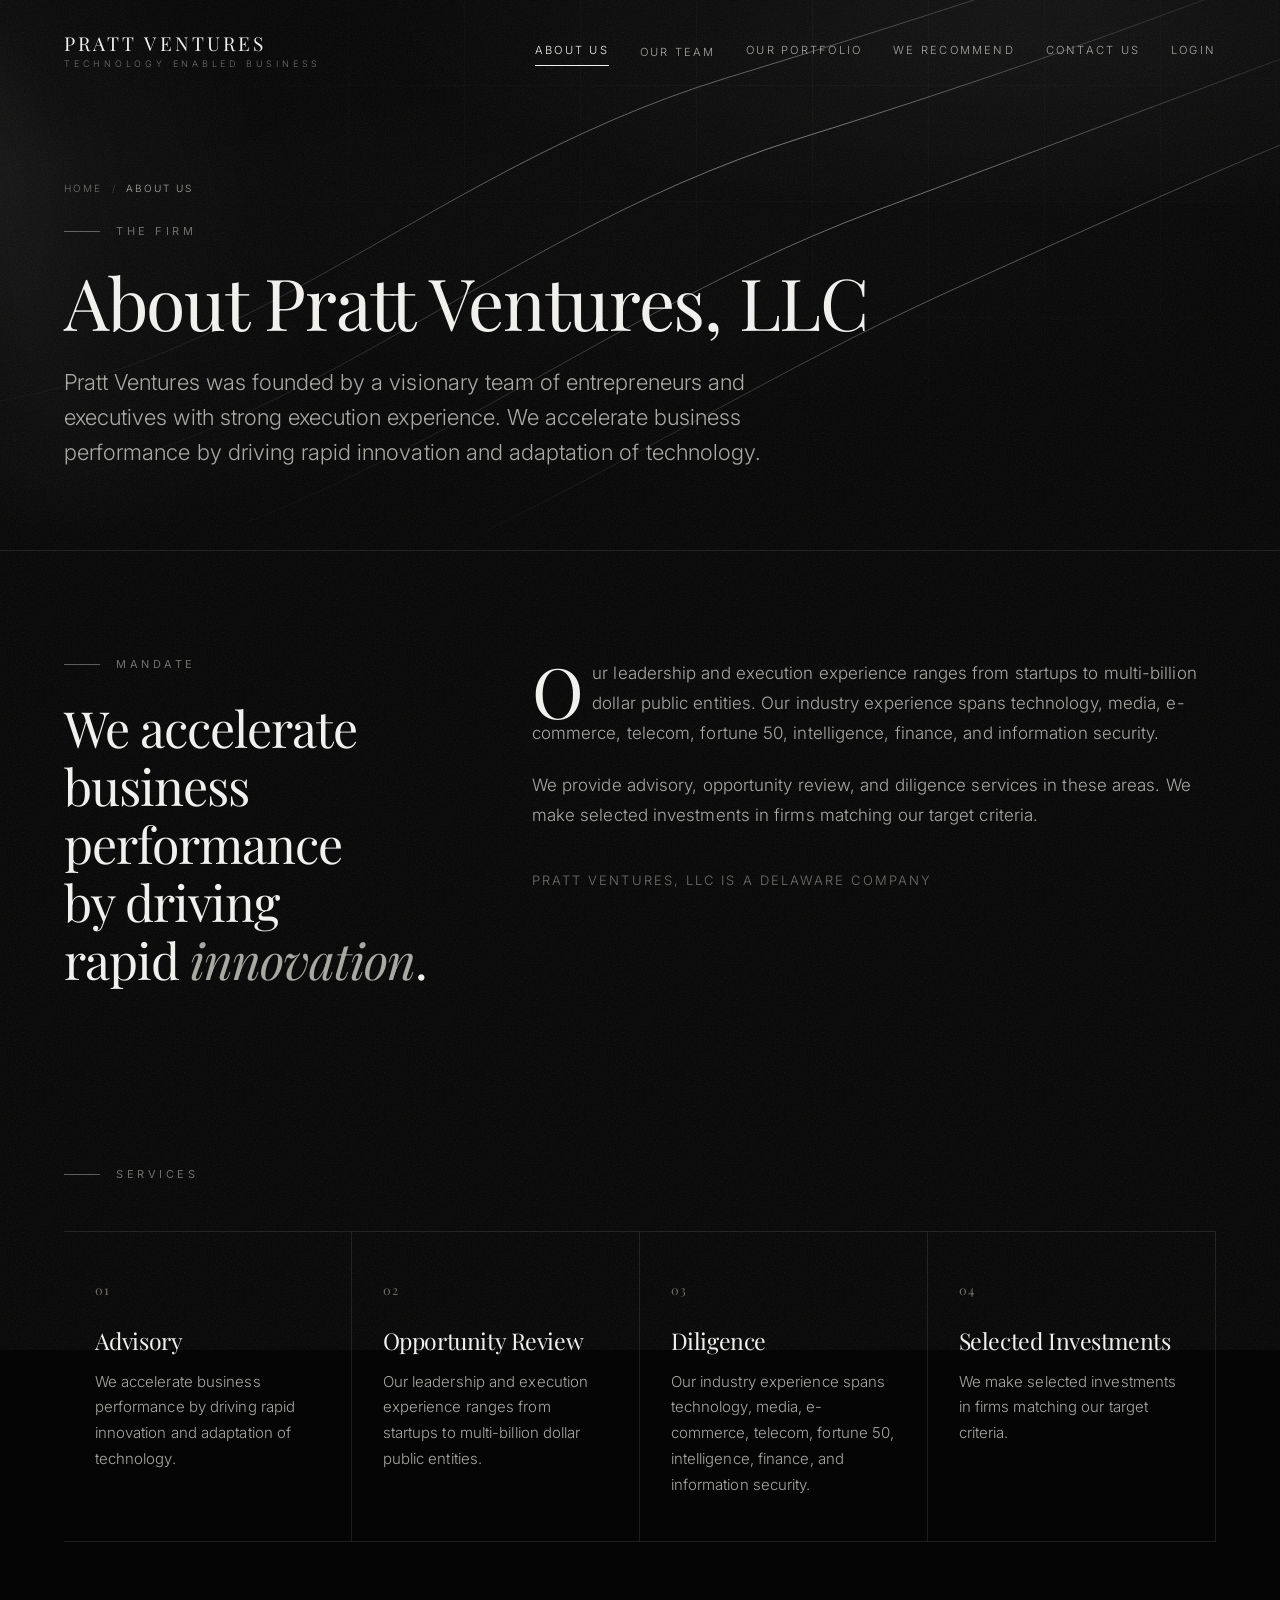
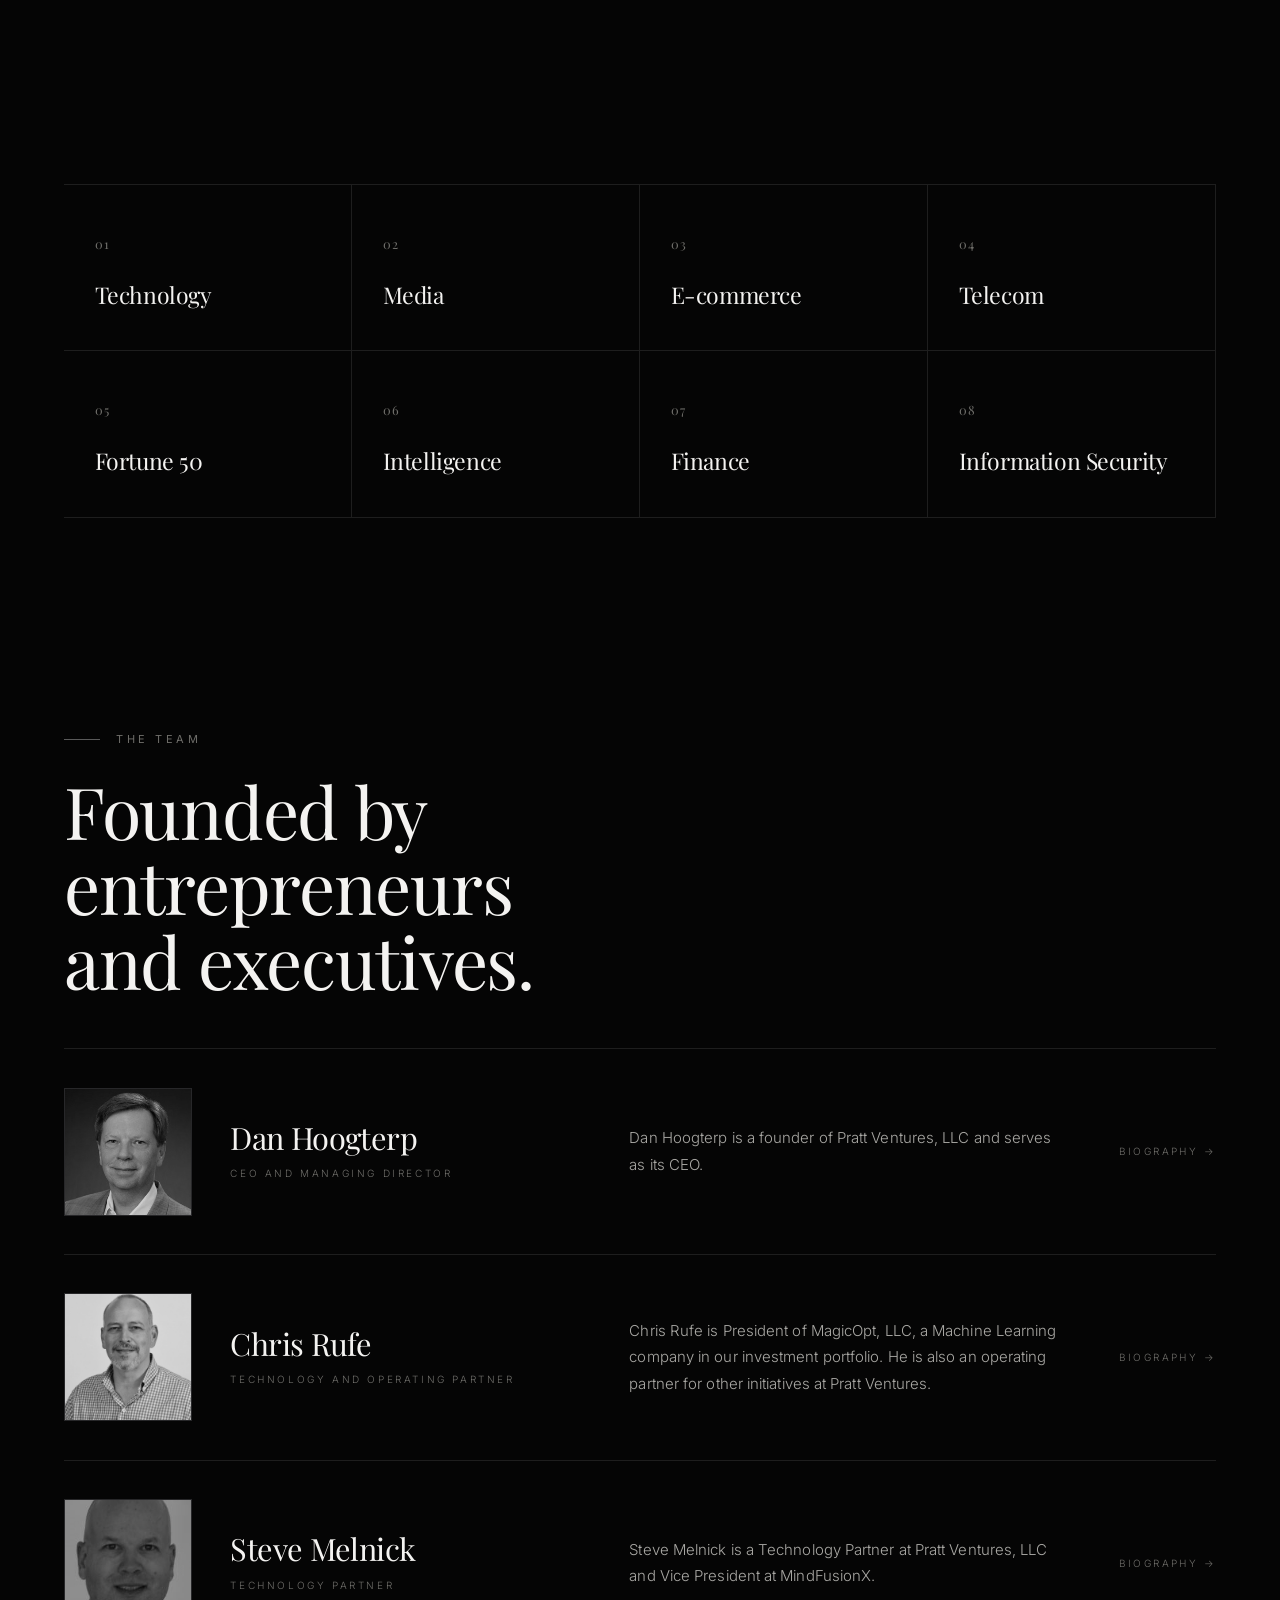
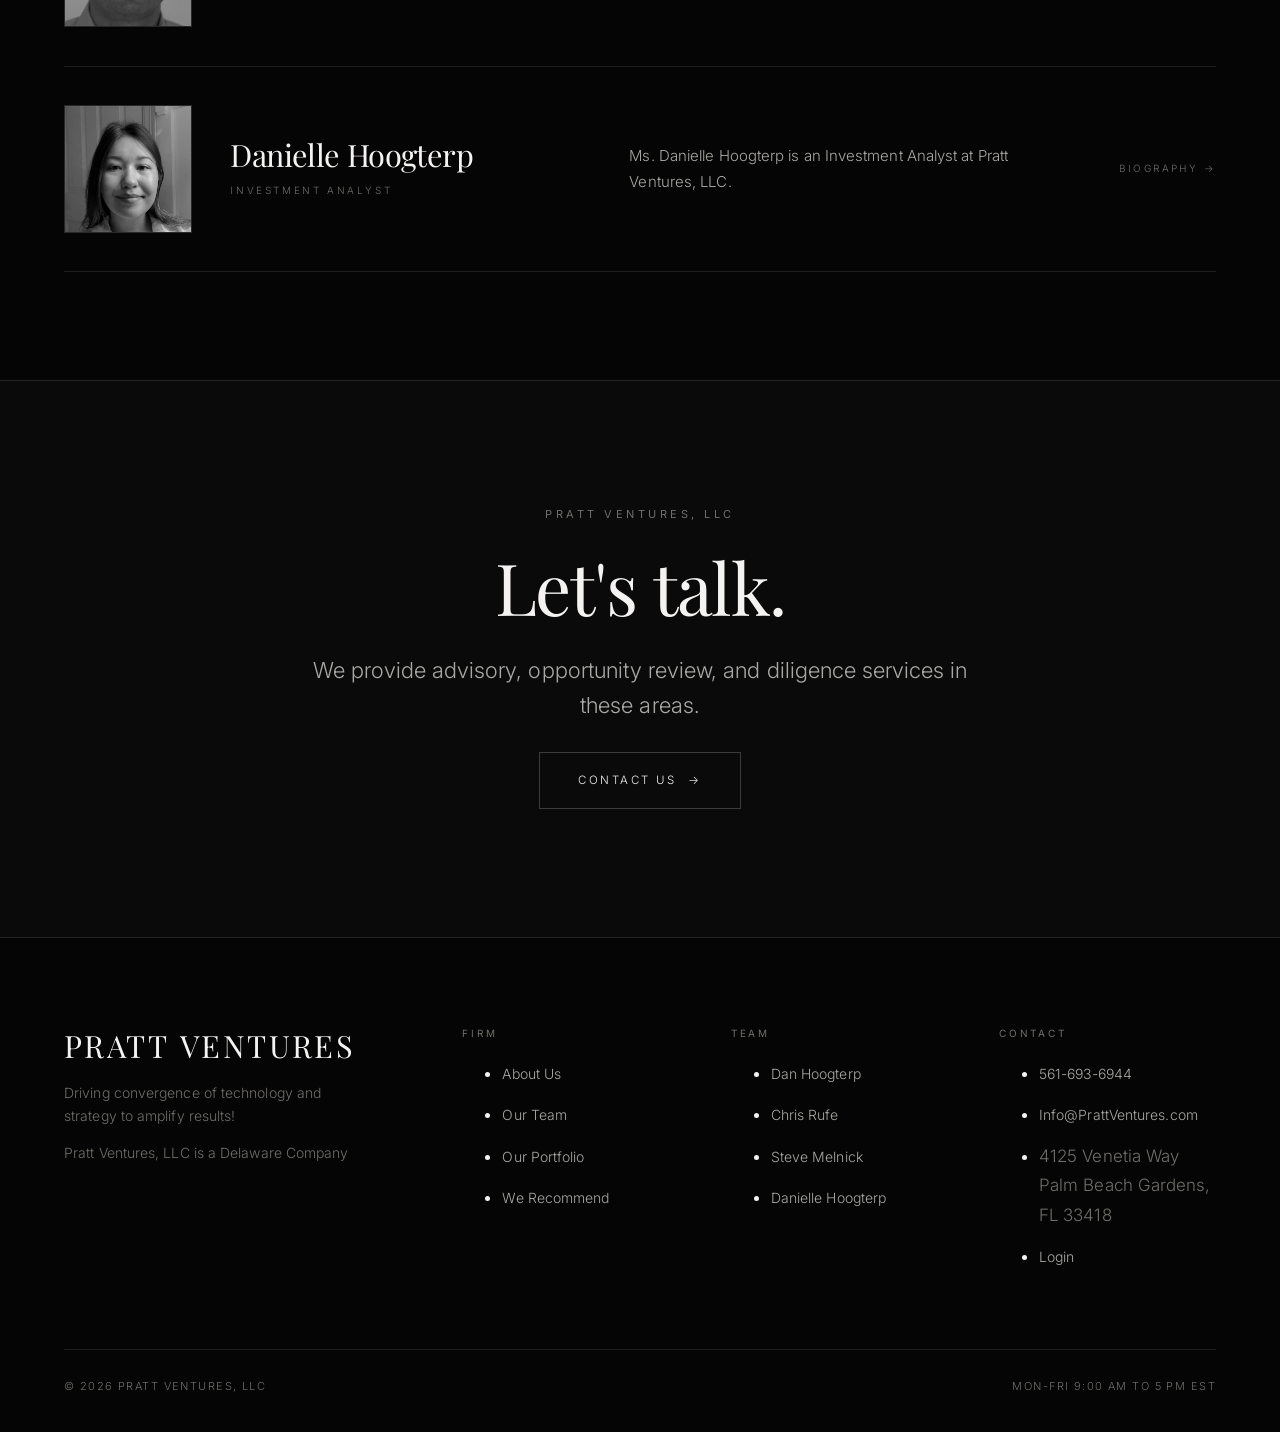
==== about-us/index.html @ 471e7959 "initial site initial site" ====
<!doctype html>
<html lang="en-US">
<head>
<meta charset="utf-8">
<meta name="viewport" content="width=device-width, initial-scale=1">
<title>About Pratt Ventures, LLC | Technology &amp; Investment Firm</title>
<meta name="description" content="Founded by entrepreneurs and executives with strong execution experience, Pratt Ventures accelerates business performance through rapid technology innovation.">
<link rel="canonical" href="https://prattventures.com/about-us/">
<meta name="robots" content="index, follow, max-image-preview:large, max-snippet:-1, max-video-preview:-1">
<meta name="author" content="Pratt Ventures, LLC">
<meta name="theme-color" content="#050505">
<meta name="color-scheme" content="dark">
<meta property="og:type" content="website">
<meta property="og:site_name" content="Pratt Ventures, LLC">
<meta property="og:locale" content="en_US">
<meta property="og:title" content="About Pratt Ventures, LLC | Technology &amp; Investment Firm">
<meta property="og:description" content="Founded by entrepreneurs and executives with strong execution experience, Pratt Ventures accelerates business performance through rapid technology innovation.">
<meta property="og:url" content="https://prattventures.com/about-us/">
<meta property="og:image" content="https://prattventures.com/assets/img/og.png">
<meta property="og:image:alt" content="Pratt Ventures, LLC">
<meta name="twitter:card" content="summary_large_image">
<meta name="twitter:title" content="About Pratt Ventures, LLC | Technology &amp; Investment Firm">
<meta name="twitter:description" content="Founded by entrepreneurs and executives with strong execution experience, Pratt Ventures accelerates business performance through rapid technology innovation.">
<meta name="twitter:image" content="https://prattventures.com/assets/img/og.png">
<meta name="twitter:site" content="@dan_hoog">
<link rel="icon" href="/assets/img/favicon.svg" type="image/svg+xml">
<link rel="icon" href="/assets/img/apple-touch-icon.png" sizes="180x180">
<link rel="apple-touch-icon" href="/assets/img/apple-touch-icon.png">
<link rel="manifest" href="/site.webmanifest">
<link rel="preconnect" href="https://fonts.googleapis.com">
<link rel="preconnect" href="https://fonts.gstatic.com" crossorigin>
<link rel="preload" as="style" href="https://fonts.googleapis.com/css2?family=Inter:wght@200;300;400;500&family=Playfair+Display:ital,wght@0,400;0,500;1,400&display=swap">
<link rel="stylesheet" href="https://fonts.googleapis.com/css2?family=Inter:wght@200;300;400;500&family=Playfair+Display:ital,wght@0,400;0,500;1,400&display=swap">
<link rel="stylesheet" href="/assets/css/site.css">
<link rel="sitemap" type="application/xml" href="/sitemap.xml">
<script type="application/ld+json">{"@context":"https://schema.org","@graph":[{"@type":"FinancialService","@id":"https://prattventures.com/#organization","name":"Pratt Ventures, LLC","alternateName":"Pratt Ventures","url":"https://prattventures.com/","logo":{"@type":"ImageObject","url":"https://prattventures.com/assets/img/logo-512.png","width":512,"height":512},"image":"https://prattventures.com/assets/img/og.png","slogan":"Driving convergence of technology and strategy to amplify results!","description":"Pratt Ventures, LLC accelerates business performance by driving rapid innovation and adaptation of technology, providing advisory, opportunity review and diligence services alongside selected investments.","telephone":"+1-561-693-6944","email":"info@prattventures.com","foundingDate":"2016-01","address":{"@type":"PostalAddress","streetAddress":"4125 Venetia Way","addressLocality":"Palm Beach Gardens","addressRegion":"FL","postalCode":"33418","addressCountry":"US"},"areaServed":"US","openingHoursSpecification":[{"@type":"OpeningHoursSpecification","dayOfWeek":["Monday","Tuesday","Wednesday","Thursday","Friday"],"opens":"09:00","closes":"17:00"}],"knowsAbout":["Venture capital","Private equity","Commercial real estate","Artificial intelligence","SaaS","Machine learning","Technology diligence","Information security"]},{"@type":"WebSite","@id":"https://prattventures.com/#website","url":"https://prattventures.com/","name":"Pratt Ventures, LLC","publisher":{"@id":"https://prattventures.com/#organization"},"inLanguage":"en-US"},{"@type":"AboutPage","@id":"https://prattventures.com/about-us/#webpage","url":"https://prattventures.com/about-us/","name":"About Pratt Ventures, LLC | Technology & Investment Firm","description":"Founded by entrepreneurs and executives with strong execution experience, Pratt Ventures accelerates business performance through rapid technology innovation.","isPartOf":{"@id":"https://prattventures.com/#website"},"about":{"@id":"https://prattventures.com/#organization"},"inLanguage":"en-US","primaryImageOfPage":"https://prattventures.com/assets/img/og.png"},{"@type":"BreadcrumbList","itemListElement":[{"@type":"ListItem","position":1,"name":"Home","item":"https://prattventures.com/"},{"@type":"ListItem","position":2,"name":"About Us","item":"https://prattventures.com/about-us/"}]}]}</script>
</head>
<body>
<a class="skip" href="#main">Skip to content</a>
<header class="hdr">
  <div class="hdr__in">
    <a class="brand" href="/" aria-label="Pratt Ventures, LLC — home">
      <span class="brand__name">Pratt Ventures</span>
      <span class="brand__sub">Technology Enabled Business</span>
    </a>
    <nav class="nav" aria-label="Primary"><a class="nav__l" href="/about-us/" aria-current="page">About Us</a><div class="nav__has"><a class="nav__l" href="/our-team/">Our Team</a><div class="nav__panel"><a href="/daniel-hoogterp/">Dan Hoogterp</a><a href="/operating-partner-chris-rufe/">Chris Rufe</a><a href="/technology-partner-stephen-melnick/">Steve Melnick</a><a href="/investment-analyst-danielle-hoogterp/">Danielle Hoogterp</a></div></div><a class="nav__l" href="/our-portfolio/">Our Portfolio</a><a class="nav__l" href="/we-recommend/">We Recommend</a><a class="nav__l" href="/contact-us/">Contact Us</a><a class="nav__l" href="/login/">Login</a></nav>
    <button class="burger" type="button" aria-expanded="false" aria-controls="drawer" aria-label="Open menu"><span></span></button>
  </div>
</header>
<div class="drawer" id="drawer" aria-hidden="true">
  <nav aria-label="Mobile"><a href="/about-us/">About Us</a><a href="/our-team/">Our Team</a><a class="sub" href="/daniel-hoogterp/">Dan Hoogterp</a><a class="sub" href="/operating-partner-chris-rufe/">Chris Rufe</a><a class="sub" href="/technology-partner-stephen-melnick/">Steve Melnick</a><a class="sub" href="/investment-analyst-danielle-hoogterp/">Danielle Hoogterp</a><a href="/our-portfolio/">Our Portfolio</a><a href="/we-recommend/">We Recommend</a><a href="/contact-us/">Contact Us</a><a href="/login/">Login</a></nav>
</div>
<main id="main">
<section class="phead">
  <div class="lume" aria-hidden="true">
    <div class="lume__sheen"></div>
    <svg class="lume__lines" viewBox="0 0 1440 900" preserveAspectRatio="xMidYMid slice" focusable="false">
      <defs>
        <linearGradient id="pvSweep" x1="0" y1="1" x2="1" y2="0">
          <stop offset="0%" stop-color="#fff" stop-opacity="0"/>
          <stop offset="38%" stop-color="#fff" stop-opacity=".42"/>
          <stop offset="62%" stop-color="#fff" stop-opacity=".62"/>
          <stop offset="100%" stop-color="#fff" stop-opacity="0"/>
        </linearGradient>
      </defs>
      <path d="M-120 705 C 300 690, 520 415, 900 296 S 1400 118, 1620 44"/>
      <path d="M-120 812 C 344 796, 604 520, 984 378 S 1466 196, 1660 128"/>
      <path d="M-120 604 C 258 592, 458 338, 818 228 S 1338 58, 1560 -18"/>
      <path d="M-120 916 C 380 900, 690 640, 1064 470 S 1520 268, 1700 208"/>
    </svg>
    <div class="lume__fade"></div>
  </div>
  <div class="wrap phead__in">
    <nav aria-label="Breadcrumb"><ol class="crumbs"><li><a href="/">Home</a></li><li><span aria-current="page">About Us</span></li></ol></nav>
    <p class="eyebrow mt-m">The Firm</p>
    <h1 class="d2 phead__ttl">About Pratt Ventures, LLC</h1>
    <p class="lede phead__lede">Pratt Ventures was founded by a visionary team of entrepreneurs and executives with strong execution experience. We accelerate business performance by driving rapid innovation and adaptation of technology.</p>
  </div>
</section>

<section class="section">
  <div class="wrap split">
    <div class="sticky">
      <p class="eyebrow rv">Mandate</p>
      <h2 class="statement rv rv-d1 mt-m">We accelerate business performance by driving rapid <em>innovation</em>.</h2>
    </div>
    <div class="body rv">
      <p class="dropcap">Our leadership and execution experience ranges from startups to multi-billion dollar public entities. Our industry experience spans technology, media, e-commerce, telecom, fortune 50, intelligence, finance, and information security.</p>
      <p>We provide advisory, opportunity review, and diligence services in these areas. We make selected investments in firms matching our target criteria.</p>
      <p class="muted" style="margin-top:2.4rem;font-size:.8125rem;letter-spacing:.16em;text-transform:uppercase">Pratt Ventures, LLC is a Delaware Company</p>
    </div>
  </div>
</section>

<section class="section section--tight">
  <div class="wrap">
    <p class="eyebrow rv">Services</p>
    <ul class="pillars mt-l"><li class="pillar rv rv-d0"><span class="pillar__n">01</span><h3>Advisory</h3><p>We accelerate business performance by driving rapid innovation and adaptation of technology.</p></li><li class="pillar rv rv-d1"><span class="pillar__n">02</span><h3>Opportunity Review</h3><p>Our leadership and execution experience ranges from startups to multi-billion dollar public entities.</p></li><li class="pillar rv rv-d2"><span class="pillar__n">03</span><h3>Diligence</h3><p>Our industry experience spans technology, media, e-commerce, telecom, fortune 50, intelligence, finance, and information security.</p></li><li class="pillar rv rv-d3"><span class="pillar__n">04</span><h3>Selected Investments</h3><p>We make selected investments in firms matching our target criteria.</p></li></ul>
  </div>
</section>

<section class="section">
  <div class="wrap">
    <p class="eyebrow rv">Industry Experience</p>
    <ul class="pillars mt-l"><li class="pillar rv"><span class="pillar__n">01</span><h3>Technology</h3></li><li class="pillar rv"><span class="pillar__n">02</span><h3>Media</h3></li><li class="pillar rv"><span class="pillar__n">03</span><h3>E-commerce</h3></li><li class="pillar rv"><span class="pillar__n">04</span><h3>Telecom</h3></li><li class="pillar rv"><span class="pillar__n">05</span><h3>Fortune 50</h3></li><li class="pillar rv"><span class="pillar__n">06</span><h3>Intelligence</h3></li><li class="pillar rv"><span class="pillar__n">07</span><h3>Finance</h3></li><li class="pillar rv"><span class="pillar__n">08</span><h3>Information Security</h3></li></ul>
  </div>
</section>

<section class="section">
  <div class="wrap">
    <p class="eyebrow rv">The Team</p>
    <h2 class="d2 rv rv-d1 mt-m" style="max-width:18ch">Founded by entrepreneurs and executives.</h2>
    <div class="mt-l"><div class="roster"><a class="roster__row rv rv-d0" href="/daniel-hoogterp/">
      <span class="roster__fig">
        <img src="/assets/img/dan-hoogterp.jpg" alt="Dan Hoogterp, CEO and Managing Director of Pratt Ventures, LLC" width="360" height="360" loading="lazy" decoding="async">
      </span>
      <span class="roster__id">
        <span class="roster__name">Dan Hoogterp</span>
        <span class="roster__role">CEO and Managing Director</span>
      </span>
      <span class="roster__note">Dan Hoogterp is a founder of Pratt Ventures, LLC and serves as its CEO.</span>
      <span class="roster__go">Biography <span class="arw" aria-hidden="true">&rarr;</span></span>
    </a><a class="roster__row rv rv-d1" href="/operating-partner-chris-rufe/">
      <span class="roster__fig">
        <img src="/assets/img/chris-rufe.jpg" alt="Chris Rufe, Operating and Technology Partner at Pratt Ventures, LLC" width="360" height="360" loading="lazy" decoding="async">
      </span>
      <span class="roster__id">
        <span class="roster__name">Chris Rufe</span>
        <span class="roster__role">Technology and Operating Partner</span>
      </span>
      <span class="roster__note">Chris Rufe is President of MagicOpt, LLC, a Machine Learning company in our investment portfolio. He is also an operating partner for other initiatives at Pratt Ventures.</span>
      <span class="roster__go">Biography <span class="arw" aria-hidden="true">&rarr;</span></span>
    </a><a class="roster__row rv rv-d2" href="/technology-partner-stephen-melnick/">
      <span class="roster__fig">
        <img src="/assets/img/steve-melnick.png" alt="Steve Melnick, Technology Partner at Pratt Ventures, LLC" width="360" height="360" loading="lazy" decoding="async">
      </span>
      <span class="roster__id">
        <span class="roster__name">Steve Melnick</span>
        <span class="roster__role">Technology Partner</span>
      </span>
      <span class="roster__note">Steve Melnick is a Technology Partner at Pratt Ventures, LLC and Vice President at MindFusionX.</span>
      <span class="roster__go">Biography <span class="arw" aria-hidden="true">&rarr;</span></span>
    </a><a class="roster__row rv rv-d3" href="/investment-analyst-danielle-hoogterp/">
      <span class="roster__fig">
        <img src="/assets/img/danielle-hoogterp.jpg" alt="Danielle Hoogterp, Investment Analyst at Pratt Ventures, LLC" width="360" height="360" loading="lazy" decoding="async">
      </span>
      <span class="roster__id">
        <span class="roster__name">Danielle Hoogterp</span>
        <span class="roster__role">Investment Analyst</span>
      </span>
      <span class="roster__note">Ms. Danielle Hoogterp is an Investment Analyst at Pratt Ventures, LLC.</span>
      <span class="roster__go">Biography <span class="arw" aria-hidden="true">&rarr;</span></span>
    </a></div></div>
  </div>
</section>

<section class="band">
  <div class="wrap band__in">
    <p class="eyebrow eyebrow--plain rv">Pratt Ventures, LLC</p>
    <h2 class="d2 band__ttl rv rv-d1">Let's talk.</h2>
    <p class="lede rv rv-d2" style="max-width:52ch">We provide advisory, opportunity review, and diligence services in these areas.</p>
    <p class="rv rv-d3"><a class="btn" href="/contact-us/">Contact us <span class="arw">&rarr;</span></a></p>
  </div>
</section>
</main><footer class="ftr">
  <div class="wrap">
    <div class="ftr__grid">
      <div>
        <p class="ftr__mark">Pratt&nbsp;Ventures</p>
        <p class="ftr__tag">Driving convergence of technology and strategy to amplify results!</p>
        <p class="ftr__tag" style="margin-top:.8rem">Pratt Ventures, LLC is a Delaware Company</p>
      </div>
      <div>
        <h2>Firm</h2>
        <ul>
          <li><a href="/about-us/">About Us</a></li>
          <li><a href="/our-team/">Our Team</a></li>
          <li><a href="/our-portfolio/">Our Portfolio</a></li>
          <li><a href="/we-recommend/">We Recommend</a></li>
        </ul>
      </div>
      <div>
        <h2>Team</h2>
        <ul><li><a href="/daniel-hoogterp/">Dan Hoogterp</a></li><li><a href="/operating-partner-chris-rufe/">Chris Rufe</a></li><li><a href="/technology-partner-stephen-melnick/">Steve Melnick</a></li><li><a href="/investment-analyst-danielle-hoogterp/">Danielle Hoogterp</a></li></ul>
      </div>
      <div>
        <h2>Contact</h2>
        <ul>
          <li><a href="tel:+1-561-693-6944">561-693-6944</a></li>
          <li><a href="mailto:info@prattventures.com">Info@PrattVentures.com</a></li>
          <li><span class="muted">4125 Venetia Way<br>Palm Beach Gardens, FL 33418</span></li>
          <li><a href="/login/">Login</a></li>
        </ul>
      </div>
    </div>
    <div class="ftr__base">
      <span>&copy; <span data-year>2026</span> Pratt Ventures, LLC</span>
      <span>Mon-Fri 9:00 AM to 5 PM EST</span>
    </div>
  </div>
</footer>
<script src="/assets/js/site.js" defer></script>
</body>
</html>
---- assets/css/site.css ----
/* ==========================================================================
   Pratt Ventures, LLC — Design System
   Dark. Monochrome. Serif display / sans text.
   ========================================================================== */

/* ---------- Tokens ---------- */
:root{
  --black:#050505;
  --black-2:#0a0a0b;
  --black-3:#0f0f11;
  --black-4:#141416;

  --fg:#f4f3f1;
  --fg-dim:#a9a8a4;
  --fg-faint:#6f6e6a;

  --line:rgba(255,255,255,.10);
  --line-2:rgba(255,255,255,.20);
  --line-3:rgba(255,255,255,.34);

  --silver:linear-gradient(180deg,#fff 0%,#e4e2dd 38%,#a8a6a0 72%,#78766f 100%);

  --serif:"Playfair Display",'Times New Roman',Times,serif;
  --sans:"Inter",-apple-system,BlinkMacSystemFont,"Segoe UI",Helvetica,Arial,sans-serif;

  --ease:cubic-bezier(.22,.61,.36,1);
  --ease-out:cubic-bezier(.16,1,.3,1);

  --gut:clamp(1.5rem,5vw,5.5rem);
  --max:1420px;
  --rule:1px;
}

/* ---------- Reset ---------- */
*,*::before,*::after{box-sizing:border-box}
html{-webkit-text-size-adjust:100%}
body,h1,h2,h3,h4,h5,h6,p,figure,blockquote,dl,dd,ul,ol{margin:0}
ul[class],ol[class]{list-style:none;padding:0}
img,svg,video{display:block;max-width:100%;height:auto}
button,input,select,textarea{font:inherit;color:inherit}
a{color:inherit;text-decoration:none}

html{scroll-behavior:smooth}
@media (prefers-reduced-motion:reduce){
  html{scroll-behavior:auto}
  *,*::before,*::after{animation-duration:.001ms!important;animation-iteration-count:1!important;transition-duration:.001ms!important}
}

/* ---------- Base ---------- */
body{
  background:var(--black);
  color:var(--fg);
  font-family:var(--sans);
  font-weight:300;
  font-size:clamp(.95rem,.35vw + .86rem,1.0625rem);
  line-height:1.75;
  letter-spacing:.005em;
  -webkit-font-smoothing:antialiased;
  -moz-osx-font-smoothing:grayscale;
  overflow-x:hidden;
}
body.is-locked{overflow:hidden}

/* Film grain — the thing that makes black look expensive */
body::after{
  content:"";position:fixed;inset:-50%;z-index:9999;pointer-events:none;opacity:.16;
  background-image:url("data:image/svg+xml,%3Csvg xmlns='http://www.w3.org/2000/svg' width='200' height='200'%3E%3Cfilter id='n'%3E%3CfeTurbulence type='fractalNoise' baseFrequency='.85' numOctaves='4' stitchTiles='stitch'/%3E%3C/filter%3E%3Crect width='200' height='200' filter='url(%23n)' opacity='.55'/%3E%3C/svg%3E");
}

::selection{background:#f4f3f1;color:#050505}

:focus-visible{outline:1px solid var(--fg);outline-offset:4px}

.skip{
  position:absolute;left:-9999px;top:0;z-index:10000;
  background:var(--fg);color:var(--black);padding:.9rem 1.4rem;
  font-size:.72rem;letter-spacing:.18em;text-transform:uppercase;
}
.skip:focus{left:1rem;top:1rem}

/* ---------- Layout ---------- */
.wrap{width:100%;max-width:var(--max);margin-inline:auto;padding-inline:var(--gut)}
.wrap--narrow{max-width:940px}
.section{padding-block:clamp(5rem,12vh,10rem)}
.section--tight{padding-block:clamp(3.5rem,8vh,6rem)}

.rule{height:var(--rule);border:0;background:linear-gradient(90deg,transparent,var(--line-2) 12%,var(--line-2) 88%,transparent)}
.rule--full{background:var(--line)}

/* ---------- Typography ---------- */
h1,h2,h3,h4,.serif{
  font-family:var(--serif);
  font-weight:400;
  letter-spacing:-.018em;
  line-height:1.06;
  text-wrap:balance;
}
.d1{font-size:clamp(2.9rem,9.2vw,8.5rem)}
.d2{font-size:clamp(2.2rem,5.6vw,4.9rem);line-height:1.04}
.d3{font-size:clamp(1.7rem,3.4vw,3rem);line-height:1.1}
.d4{font-size:clamp(1.3rem,1.9vw,1.9rem);line-height:1.18}

em,.italic{font-style:italic}

/* Silver-leaf text — used sparingly, on the hero only */
.leaf{
  background:var(--silver);
  -webkit-background-clip:text;background-clip:text;
  color:transparent;
  -webkit-text-fill-color:transparent;
}

/* Eyebrow / micro label */
.eyebrow{
  font-family:var(--sans);
  font-size:.6875rem;
  font-weight:400;
  letter-spacing:.32em;
  text-transform:uppercase;
  color:var(--fg-faint);
  line-height:1;
  display:flex;align-items:center;gap:1rem;
}
.eyebrow::before{
  content:"";width:2.25rem;height:1px;background:var(--line-3);flex:none;
}
.eyebrow--plain::before{display:none}

.lede{
  font-size:clamp(1.0625rem,.6vw + .95rem,1.375rem);
  line-height:1.6;
  color:var(--fg-dim);
  font-weight:300;
  letter-spacing:.002em;
  text-wrap:pretty;
}
.body{color:var(--fg-dim);text-wrap:pretty}
.body p + p{margin-top:1.35em}
.body strong{color:var(--fg);font-weight:400}

.muted{color:var(--fg-faint)}

/* ---------- Link treatments ---------- */
.link{
  display:inline-flex;align-items:center;gap:.7rem;
  font-size:.72rem;letter-spacing:.22em;text-transform:uppercase;
  color:var(--fg);padding-block:.55rem;
  position:relative;
}
.link::after{
  content:"";position:absolute;left:0;right:0;bottom:0;height:1px;
  background:var(--line-2);
  transform-origin:right;transition:transform .6s var(--ease-out),background .4s;
}
.link:hover::after{transform:scaleX(0);background:var(--fg)}
.link .arw{transition:transform .5s var(--ease-out);display:inline-block}
.link:hover .arw{transform:translateX(6px)}

.btn{
  display:inline-flex;align-items:center;justify-content:center;gap:.75rem;
  padding:1.1rem 2.4rem;
  border:1px solid var(--line-2);
  font-size:.72rem;letter-spacing:.22em;text-transform:uppercase;
  color:var(--fg);background:transparent;cursor:pointer;
  position:relative;overflow:hidden;isolation:isolate;
  transition:color .5s var(--ease),border-color .5s var(--ease);
}
.btn::before{
  content:"";position:absolute;inset:0;z-index:-1;background:var(--fg);
  transform:scaleY(0);transform-origin:bottom;transition:transform .6s var(--ease-out);
}
.btn:hover{color:var(--black);border-color:var(--fg)}
.btn:hover::before{transform:scaleY(1);transform-origin:top}
.btn--solid{background:var(--fg);color:var(--black);border-color:var(--fg)}
.btn--solid::before{background:transparent}
.btn--solid:hover{background:transparent;color:var(--fg)}

/* ---------- Header ---------- */
.hdr{
  position:fixed;top:0;left:0;right:0;z-index:100;
  transition:background .6s var(--ease),backdrop-filter .6s var(--ease),border-color .6s var(--ease);
  border-bottom:1px solid transparent;
}
.hdr.is-stuck{
  background:rgba(5,5,5,.72);
  backdrop-filter:saturate(160%) blur(18px);
  -webkit-backdrop-filter:saturate(160%) blur(18px);
  border-bottom-color:var(--line);
}
.hdr__in{
  max-width:var(--max);margin-inline:auto;padding-inline:var(--gut);
  display:flex;align-items:center;justify-content:space-between;gap:2rem;
  height:clamp(72px,8vw,104px);
  transition:height .6s var(--ease);
}
.hdr.is-stuck .hdr__in{height:clamp(64px,6vw,78px)}

.brand{display:flex;flex-direction:column;gap:.34rem;line-height:1}
.brand__name{
  font-family:var(--serif);font-size:clamp(1.05rem,1.5vw,1.3rem);
  letter-spacing:.16em;text-transform:uppercase;font-weight:400;
}
.brand__sub{
  font-size:.5625rem;letter-spacing:.42em;text-transform:uppercase;color:var(--fg-faint);
}

.nav{display:flex;align-items:center;gap:clamp(1.4rem,2.4vw,2.6rem)}
.nav__l{
  font-size:.7rem;letter-spacing:.2em;text-transform:uppercase;color:var(--fg-dim);
  position:relative;padding-block:.4rem;transition:color .4s var(--ease);
}
.nav__l::after{
  content:"";position:absolute;left:0;bottom:.1rem;width:100%;height:1px;background:var(--fg);
  transform:scaleX(0);transform-origin:left;transition:transform .55s var(--ease-out);
}
.nav__l:hover,.nav__l[aria-current="page"]{color:var(--fg)}
.nav__l:hover::after,.nav__l[aria-current="page"]::after{transform:scaleX(1)}

.nav__has{position:relative}
.nav__panel{
  position:absolute;top:calc(100% + 1.4rem);left:50%;transform:translate(-50%,-8px);
  min-width:250px;padding:1.4rem 0;
  background:rgba(10,10,11,.94);
  backdrop-filter:blur(20px);-webkit-backdrop-filter:blur(20px);
  border:1px solid var(--line);
  opacity:0;visibility:hidden;pointer-events:none;
  transition:opacity .45s var(--ease),transform .45s var(--ease-out),visibility .45s;
}
.nav__has:hover .nav__panel,.nav__has:focus-within .nav__panel{
  opacity:1;visibility:visible;pointer-events:auto;transform:translate(-50%,0);
}
.nav__panel a{
  display:block;padding:.62rem 1.8rem;
  font-size:.74rem;letter-spacing:.1em;color:var(--fg-faint);
  transition:color .35s var(--ease),padding-left .45s var(--ease-out);
}
.nav__panel a:hover{color:var(--fg);padding-left:2.2rem}

.burger{
  display:none;background:none;border:0;padding:.6rem;cursor:pointer;
  width:44px;height:44px;align-items:center;justify-content:center;
}
.burger span{display:block;width:26px;height:1px;background:var(--fg);position:relative;transition:background .3s}
.burger span::before,.burger span::after{
  content:"";position:absolute;left:0;width:26px;height:1px;background:var(--fg);
  transition:transform .5s var(--ease-out);
}
.burger span::before{top:-8px}
.burger span::after{top:8px}
.burger[aria-expanded="true"] span{background:transparent}
.burger[aria-expanded="true"] span::before{transform:translateY(8px) rotate(45deg)}
.burger[aria-expanded="true"] span::after{transform:translateY(-8px) rotate(-45deg)}

/* Mobile drawer */
.drawer{
  position:fixed;inset:0;z-index:99;background:var(--black);
  padding:clamp(6rem,16vh,9rem) var(--gut) 3rem;
  display:flex;flex-direction:column;justify-content:center;
  opacity:0;visibility:hidden;transition:opacity .55s var(--ease),visibility .55s;
  overflow-y:auto;
}
.drawer.is-open{opacity:1;visibility:visible}
.drawer a{
  display:block;font-family:var(--serif);font-size:clamp(1.7rem,7vw,2.6rem);
  padding-block:.42rem;color:var(--fg);
  opacity:0;transform:translateY(14px);
}
.drawer.is-open a{animation:drawerIn .7s var(--ease-out) forwards}
.drawer a.sub{
  font-family:var(--sans);font-size:.82rem;letter-spacing:.16em;text-transform:uppercase;
  color:var(--fg-faint);padding-block:.34rem;padding-left:1.2rem;
}
@keyframes drawerIn{to{opacity:1;transform:none}}

@media (max-width:1000px){
  .nav{display:none}
  .burger{display:flex}
}

/* ---------- Light field (replaces stock photography) ---------- */
.lume{position:absolute;inset:0;z-index:0;overflow:hidden;background:var(--black)}
/* key light + fill light */
.lume::before{
  content:"";position:absolute;inset:-20%;
  background:
    radial-gradient(58% 46% at 72% 12%,rgba(255,255,255,.115) 0%,rgba(255,255,255,.045) 34%,transparent 66%),
    radial-gradient(52% 44% at 12% 88%,rgba(255,255,255,.05) 0%,transparent 60%),
    radial-gradient(80% 60% at 50% 50%,rgba(255,255,255,.022) 0%,transparent 70%);
}
/* hairline grid, faded at the edges */
.lume::after{
  content:"";position:absolute;inset:0;
  background-image:
    repeating-linear-gradient(90deg,rgba(255,255,255,.035) 0 1px,transparent 1px 116px),
    repeating-linear-gradient(0deg,rgba(255,255,255,.035) 0 1px,transparent 1px 116px);
  -webkit-mask-image:radial-gradient(78% 66% at 60% 34%,#000 0%,rgba(0,0,0,.45) 48%,transparent 82%);
  mask-image:radial-gradient(78% 66% at 60% 34%,#000 0%,rgba(0,0,0,.45) 48%,transparent 82%);
}
/* slow drifting sheen */
.lume__sheen{
  position:absolute;top:-40%;left:-60%;width:120%;height:180%;
  background:linear-gradient(76deg,transparent 34%,rgba(255,255,255,.055) 48%,rgba(255,255,255,.085) 51%,rgba(255,255,255,.04) 55%,transparent 68%);
  filter:blur(26px);
  animation:sheen 22s var(--ease) infinite alternate;
}
@keyframes sheen{from{transform:translate3d(-6%,0,0) rotate(.001deg)}to{transform:translate3d(26%,0,0) rotate(.001deg)}}
/* sweeping hairlines — the "power line" */
.lume__lines{position:absolute;inset:0;width:100%;height:100%}
.lume__lines path{
  fill:none;stroke:url(#pvSweep);stroke-width:1;vector-effect:non-scaling-stroke;
  stroke-dasharray:2600;stroke-dashoffset:2600;
  animation:draw 2.8s var(--ease-out) forwards;
}
.lume__lines path:nth-child(2){animation-delay:.18s}
.lume__lines path:nth-child(3){animation-delay:.34s}
.lume__lines path:nth-child(4){animation-delay:.5s}
@keyframes draw{to{stroke-dashoffset:0}}
@media (prefers-reduced-motion:reduce){
  .lume__lines path{stroke-dashoffset:0;animation:none}
  .lume__sheen{animation:none}
}
/* bottom fade so the field melts into the page */
.lume__fade{
  position:absolute;inset:0;
  background:linear-gradient(180deg,rgba(5,5,5,.5) 0%,rgba(5,5,5,.08) 30%,rgba(5,5,5,.72) 82%,var(--black) 100%);
}

/* ---------- Hero ---------- */
.hero{
  position:relative;min-height:100svh;display:flex;align-items:flex-end;
  padding-block:clamp(8rem,18vh,12rem) clamp(3rem,8vh,5.5rem);
  overflow:hidden;
}
.hero__in{position:relative;z-index:1;width:100%}
.hero__ttl{max-width:16ch;margin-top:1.9rem}
.hero__lede{max-width:46ch;margin-top:clamp(1.6rem,3vw,2.4rem)}
.hero__cta{display:flex;flex-wrap:wrap;gap:1rem;margin-top:clamp(2.2rem,4vw,3.2rem)}

.hero__meta{
  margin-top:clamp(3rem,7vw,5rem);padding-top:1.6rem;border-top:1px solid var(--line);
  display:grid;grid-template-columns:repeat(auto-fit,minmax(180px,1fr));gap:1.6rem 2rem;
}
.hero__meta dt{font-size:.625rem;letter-spacing:.28em;text-transform:uppercase;color:var(--fg-faint)}
.hero__meta dd{margin-top:.5rem;font-family:var(--serif);font-size:clamp(1rem,1.3vw,1.2rem);letter-spacing:-.01em}

.scrollcue{
  position:absolute;right:var(--gut);bottom:clamp(9rem,16vh,12rem);z-index:2;
  display:flex;flex-direction:column;align-items:center;gap:.85rem;
  font-size:.5625rem;letter-spacing:.34em;text-transform:uppercase;color:var(--fg-faint);
}
.scrollcue i{display:block;width:1px;height:54px;background:linear-gradient(180deg,var(--line-3),transparent);position:relative;overflow:hidden}
.scrollcue i::after{
  content:"";position:absolute;top:0;left:0;width:1px;height:18px;background:var(--fg);
  animation:cue 2.6s var(--ease) infinite;
}
@keyframes cue{0%{transform:translateY(-20px);opacity:0}30%{opacity:1}100%{transform:translateY(56px);opacity:0}}
@media (max-width:1100px){.scrollcue{display:none}}

/* Interior page header */
.phead{
  position:relative;padding-block:clamp(9rem,20vh,14rem) clamp(3rem,7vw,5rem);
  border-bottom:1px solid var(--line);overflow:hidden;
}
.phead .lume{opacity:.85}
.phead .lume::after{
  -webkit-mask-image:radial-gradient(70% 120% at 62% 0%,#000 0%,rgba(0,0,0,.4) 52%,transparent 86%);
  mask-image:radial-gradient(70% 120% at 62% 0%,#000 0%,rgba(0,0,0,.4) 52%,transparent 86%);
}
.phead__in{position:relative;z-index:1}
.phead__ttl{margin-top:1.7rem;max-width:20ch}
.phead__lede{margin-top:1.6rem;max-width:60ch}

/* Breadcrumb */
.crumbs{display:flex;flex-wrap:wrap;align-items:center;gap:.6rem;font-size:.625rem;letter-spacing:.2em;text-transform:uppercase;color:var(--fg-faint)}
.crumbs a{transition:color .35s}
.crumbs a:hover{color:var(--fg)}
.crumbs li{display:flex;align-items:center;gap:.6rem}
.crumbs li + li::before{content:"/";color:rgba(255,255,255,.22)}
.crumbs [aria-current]{color:var(--fg-dim)}

/* ---------- Reveal ---------- */
.rv{opacity:0;transform:translateY(26px);transition:opacity 1.05s var(--ease-out),transform 1.05s var(--ease-out)}
.rv.in{opacity:1;transform:none}
.rv-d1{transition-delay:.1s}.rv-d2{transition-delay:.2s}.rv-d3{transition-delay:.3s}
.rv-d4{transition-delay:.4s}.rv-d5{transition-delay:.5s}.rv-d6{transition-delay:.6s}
@media (prefers-reduced-motion:reduce){.rv{opacity:1;transform:none}}

/* ---------- Editorial split ---------- */
.split{display:grid;grid-template-columns:minmax(0,4fr) minmax(0,7fr);gap:clamp(2.4rem,6vw,7rem);align-items:start}
.split--even{grid-template-columns:1fr 1fr}
@media (max-width:900px){.split,.split--even{grid-template-columns:1fr;gap:2.4rem}}
.sticky{position:sticky;top:clamp(6.5rem,11vw,9rem)}
@media (max-width:900px){.sticky{position:static}}

/* ---------- Statement ---------- */
.statement{
  font-family:var(--serif);font-size:clamp(1.6rem,3.9vw,3.35rem);line-height:1.16;
  letter-spacing:-.02em;text-wrap:balance;max-width:22ch;
}
.statement em{font-style:italic;color:var(--fg-dim)}

/* ---------- Pillars ---------- */
.pillars{display:grid;grid-template-columns:repeat(auto-fit,minmax(258px,1fr));border-top:1px solid var(--line)}
.pillar{padding:clamp(2rem,3.4vw,3.1rem) clamp(1.4rem,2.4vw,2.6rem);border-bottom:1px solid var(--line);border-right:1px solid var(--line);position:relative;transition:background .7s var(--ease)}
.pillar:hover{background:var(--black-3)}
.pillar__n{font-family:var(--serif);font-size:.8rem;letter-spacing:.1em;color:var(--fg-faint)}
.pillar h3{margin-top:1.5rem;font-size:clamp(1.25rem,1.8vw,1.6rem)}
.pillar p{margin-top:.95rem;font-size:.9375rem;color:var(--fg-dim);line-height:1.72}
@media (max-width:640px){.pillar{border-right:0}}

/* ---------- Portfolio rows ---------- */
.pf{border-top:1px solid var(--line)}
.pf__row{
  display:grid;grid-template-columns:5.5rem minmax(0,1fr) minmax(0,1.15fr) 7rem;
  gap:clamp(1.2rem,3vw,3rem);align-items:center;
  padding-block:clamp(2rem,3.6vw,3.3rem);
  border-bottom:1px solid var(--line);
  position:relative;transition:background .7s var(--ease);
}
a.pf__row:hover{background:var(--black-3)}
.pf__n{font-family:var(--serif);font-size:.8125rem;letter-spacing:.1em;color:var(--fg-faint);align-self:start;padding-top:.4rem}
.pf__name{display:block;font-family:var(--serif);font-size:clamp(1.55rem,3.1vw,2.6rem);line-height:1.08;letter-spacing:-.02em}
.pf__tag{display:block;margin-top:.75rem;font-size:.625rem;letter-spacing:.26em;text-transform:uppercase;color:var(--fg-faint)}
.pf__txt{color:var(--fg-dim);font-size:.9375rem;line-height:1.75;max-width:52ch}
.pf__end{justify-self:end;align-self:center}
.pf__go{font-size:.625rem;letter-spacing:.24em;text-transform:uppercase;color:var(--fg-faint);white-space:nowrap;transition:color .5s var(--ease)}
.pf__go .arw{display:inline-block;transition:transform .5s var(--ease-out)}
a.pf__row:hover .pf__go .arw{transform:translate(4px,-4px)}
a.pf__row:hover .pf__go{color:var(--fg)}
@media (max-width:900px){
  .pf__row{grid-template-columns:3.2rem 1fr;grid-template-areas:"n name" ". txt" ". end"}
  .pf__n{grid-area:n}.pf__name-wrap{grid-area:name}.pf__txt{grid-area:txt}.pf__end{grid-area:end;justify-self:start}
  .pf__end{margin-top:.4rem}
}

/* ---------- Team roster ---------- */
.roster{border-top:1px solid var(--line)}
.roster__row{
  display:grid;
  grid-template-columns:clamp(104px,10vw,140px) minmax(0,1fr) minmax(0,1.25fr) auto;
  gap:clamp(1.2rem,3vw,3rem);align-items:center;
  padding-block:clamp(1.7rem,3vw,2.6rem);
  border-bottom:1px solid var(--line);
  transition:background .7s var(--ease);
}
.roster__row:hover{background:var(--black-3)}
.roster__fig{position:relative;overflow:hidden;aspect-ratio:1;background:var(--black-3);border:1px solid var(--line)}
.roster__fig img{
  width:100%;height:100%;object-fit:cover;object-position:center 28%;
  filter:grayscale(1) contrast(1.05) brightness(.9);
  transform:scale(1.02);
  transition:transform 1.3s var(--ease-out),filter 1s var(--ease);
}
.roster__row:hover .roster__fig img{transform:scale(1.08);filter:grayscale(1) contrast(1.1) brightness(1.04)}
.roster__name{display:block;font-family:var(--serif);font-size:clamp(1.4rem,2.4vw,2.15rem);line-height:1.08;letter-spacing:-.02em}
.roster__role{display:block;margin-top:.7rem;font-size:.625rem;letter-spacing:.26em;text-transform:uppercase;color:var(--fg-faint)}
.roster__note{color:var(--fg-dim);font-size:.9375rem;line-height:1.75;max-width:48ch}
.roster__go{font-size:.625rem;letter-spacing:.24em;text-transform:uppercase;color:var(--fg-faint);white-space:nowrap;transition:color .5s var(--ease)}
.roster__row:hover .roster__go{color:var(--fg)}
.roster__go .arw{display:inline-block;transition:transform .5s var(--ease-out)}
.roster__row:hover .roster__go .arw{transform:translateX(6px)}
@media (max-width:900px){
  .roster__row{
    grid-template-columns:clamp(84px,20vw,110px) minmax(0,1fr);
    grid-template-areas:"fig name" "note note" "go go";
    align-items:start;gap:1.1rem 1.4rem;
  }
  .roster__fig{grid-area:fig}
  .roster__id{grid-area:name;align-self:center}
  .roster__note{grid-area:note}
  .roster__go{grid-area:go}
}

/* ---------- Bio ---------- */
.bio{display:grid;grid-template-columns:minmax(0,5fr) minmax(0,7fr);gap:clamp(2.4rem,6vw,6rem);align-items:start}
@media (max-width:900px){.bio{grid-template-columns:1fr}}
.bio__fig{position:relative;overflow:hidden;background:var(--black-3);border:1px solid var(--line);max-width:440px}
.bio__fig img{width:100%;filter:grayscale(1) contrast(1.07) brightness(.94);transition:filter 1s var(--ease),transform 1.4s var(--ease-out)}
.bio__fig:hover img{filter:grayscale(1) contrast(1.12) brightness(1.05);transform:scale(1.02)}
.bio__card{margin-top:1.6rem;border:1px solid var(--line);padding:clamp(1.4rem,2.2vw,2rem)}
.bio__card dt{font-size:.5875rem;letter-spacing:.28em;text-transform:uppercase;color:var(--fg-faint)}
.bio__card dd{margin-top:.45rem;font-size:.9375rem;color:var(--fg)}
.bio__card div + div{margin-top:1.25rem;padding-top:1.25rem;border-top:1px solid var(--line)}
.social{display:flex;flex-wrap:wrap;gap:.55rem;margin-top:.7rem}
.social a{
  display:inline-flex;align-items:center;justify-content:center;
  padding:.5rem .95rem;border:1px solid var(--line);
  font-size:.5875rem;letter-spacing:.2em;text-transform:uppercase;color:var(--fg-dim);
  transition:color .45s var(--ease),border-color .45s var(--ease),background .45s var(--ease);
}
.social a:hover{color:var(--black);background:var(--fg);border-color:var(--fg)}

.dropcap::first-letter{
  font-family:var(--serif);float:left;font-size:4.1em;line-height:.78;
  padding:.06em .12em 0 0;color:var(--fg);font-weight:400;
}

/* ---------- Contact ---------- */
.form{display:grid;gap:1.9rem}
.field{position:relative;display:flex;flex-direction:column-reverse}
.field > label{
  font-size:.625rem;letter-spacing:.26em;text-transform:uppercase;color:var(--fg-faint);
  margin-bottom:.7rem;transition:color .4s var(--ease);
}
.field input,.field textarea,.field select{
  width:100%;background:transparent;border:0;border-bottom:1px solid var(--line-2);
  padding:.75rem 0;font-size:1rem;font-weight:300;color:var(--fg);
  transition:border-color .5s var(--ease);
}
.field textarea{resize:vertical;min-height:130px;line-height:1.7}
.field input:focus,.field textarea:focus{outline:0;border-bottom-color:var(--fg)}
.field input:focus + label,.field textarea:focus + label{color:var(--fg)}
.field input::placeholder,.field textarea::placeholder{color:rgba(255,255,255,.2)}
.hp{position:absolute;left:-9999px;opacity:0;height:0;width:0;overflow:hidden}

.cinfo{display:grid;gap:0;border-top:1px solid var(--line)}
.cinfo > div{padding-block:1.5rem;border-bottom:1px solid var(--line)}
.cinfo dt{font-size:.5875rem;letter-spacing:.28em;text-transform:uppercase;color:var(--fg-faint)}
.cinfo dd{margin-top:.7rem;font-family:var(--serif);font-size:clamp(1.15rem,1.7vw,1.5rem);letter-spacing:-.01em;line-height:1.35}
.cinfo dd a{position:relative;transition:opacity .4s}
.cinfo dd a:hover{opacity:.66}
.cinfo dd .small{font-family:var(--sans);font-size:.9375rem;color:var(--fg-dim);letter-spacing:0}

/* ---------- Recommend ---------- */
.rec{border:1px solid var(--line);padding:clamp(1.8rem,3.4vw,3rem);transition:background .7s var(--ease),border-color .7s var(--ease)}
.rec:hover{background:var(--black-3);border-color:var(--line-2)}

/* ---------- CTA band ---------- */
.band{position:relative;border-top:1px solid var(--line);border-bottom:1px solid var(--line);overflow:hidden;background:var(--black-2)}
.band__in{position:relative;z-index:1;padding-block:clamp(4.5rem,10vw,8rem);text-align:center;display:grid;justify-items:center;gap:1.8rem}
.band__ttl{max-width:18ch}

/* ---------- Footer ---------- */
.ftr{padding-top:clamp(3.5rem,7vw,6rem);padding-bottom:2.2rem;background:var(--black)}
.ftr__grid{display:grid;grid-template-columns:minmax(0,1.6fr) repeat(3,minmax(0,1fr));gap:clamp(2rem,4vw,3.5rem)}
@media (max-width:900px){.ftr__grid{grid-template-columns:1fr 1fr}}
@media (max-width:560px){.ftr__grid{grid-template-columns:1fr}}
.ftr__mark{font-family:var(--serif);font-size:clamp(1.5rem,2.4vw,2rem);letter-spacing:.08em;text-transform:uppercase;line-height:1.2}
.ftr__tag{margin-top:1rem;color:var(--fg-faint);font-size:.875rem;max-width:34ch;line-height:1.7}
.ftr h2{font-size:.625rem;letter-spacing:.28em;text-transform:uppercase;color:var(--fg-faint);font-family:var(--sans);font-weight:400}
.ftr ul{margin-top:1.3rem;display:grid;gap:.72rem}
.ftr ul a{font-size:.875rem;color:var(--fg-dim);transition:color .4s var(--ease)}
.ftr ul a:hover{color:var(--fg)}
.ftr__base{
  margin-top:clamp(3rem,6vw,5rem);padding-top:1.7rem;border-top:1px solid var(--line);
  display:flex;flex-wrap:wrap;gap:1rem 2rem;justify-content:space-between;align-items:center;
  font-size:.6875rem;letter-spacing:.13em;color:var(--fg-faint);text-transform:uppercase;
}

/* ---------- Utility ---------- */
.mt-s{margin-top:1rem}.mt-m{margin-top:1.8rem}.mt-l{margin-top:clamp(2rem,4vw,3.2rem)}
.stack-s > * + *{margin-top:1rem}
.stack-m > * + *{margin-top:1.8rem}
.center{text-align:center}
.vh{position:absolute;width:1px;height:1px;padding:0;margin:-1px;overflow:hidden;clip:rect(0 0 0 0);white-space:nowrap;border:0}

/* ---------- Small screens ---------- */
@media (max-width:560px){
  .brand__sub{display:none}
  .eyebrow{letter-spacing:.18em}
  .eyebrow::before{display:none}
  .hero__cta{gap:.75rem}
  .hero__cta .btn{width:100%}
  .band__in .btn{width:100%}
  .d1{font-size:clamp(2.6rem,13vw,3.6rem)}
  .hero__meta{gap:1.3rem}
  .pf__row{padding-block:1.6rem}
  .split{gap:2rem}
  .cinfo dd{font-size:1.15rem}
  .bio__card{padding:1.2rem}
  .social a{padding:.45rem .8rem}
}
@media (max-width:400px){
  .brand__name{font-size:1rem;letter-spacing:.12em}
}
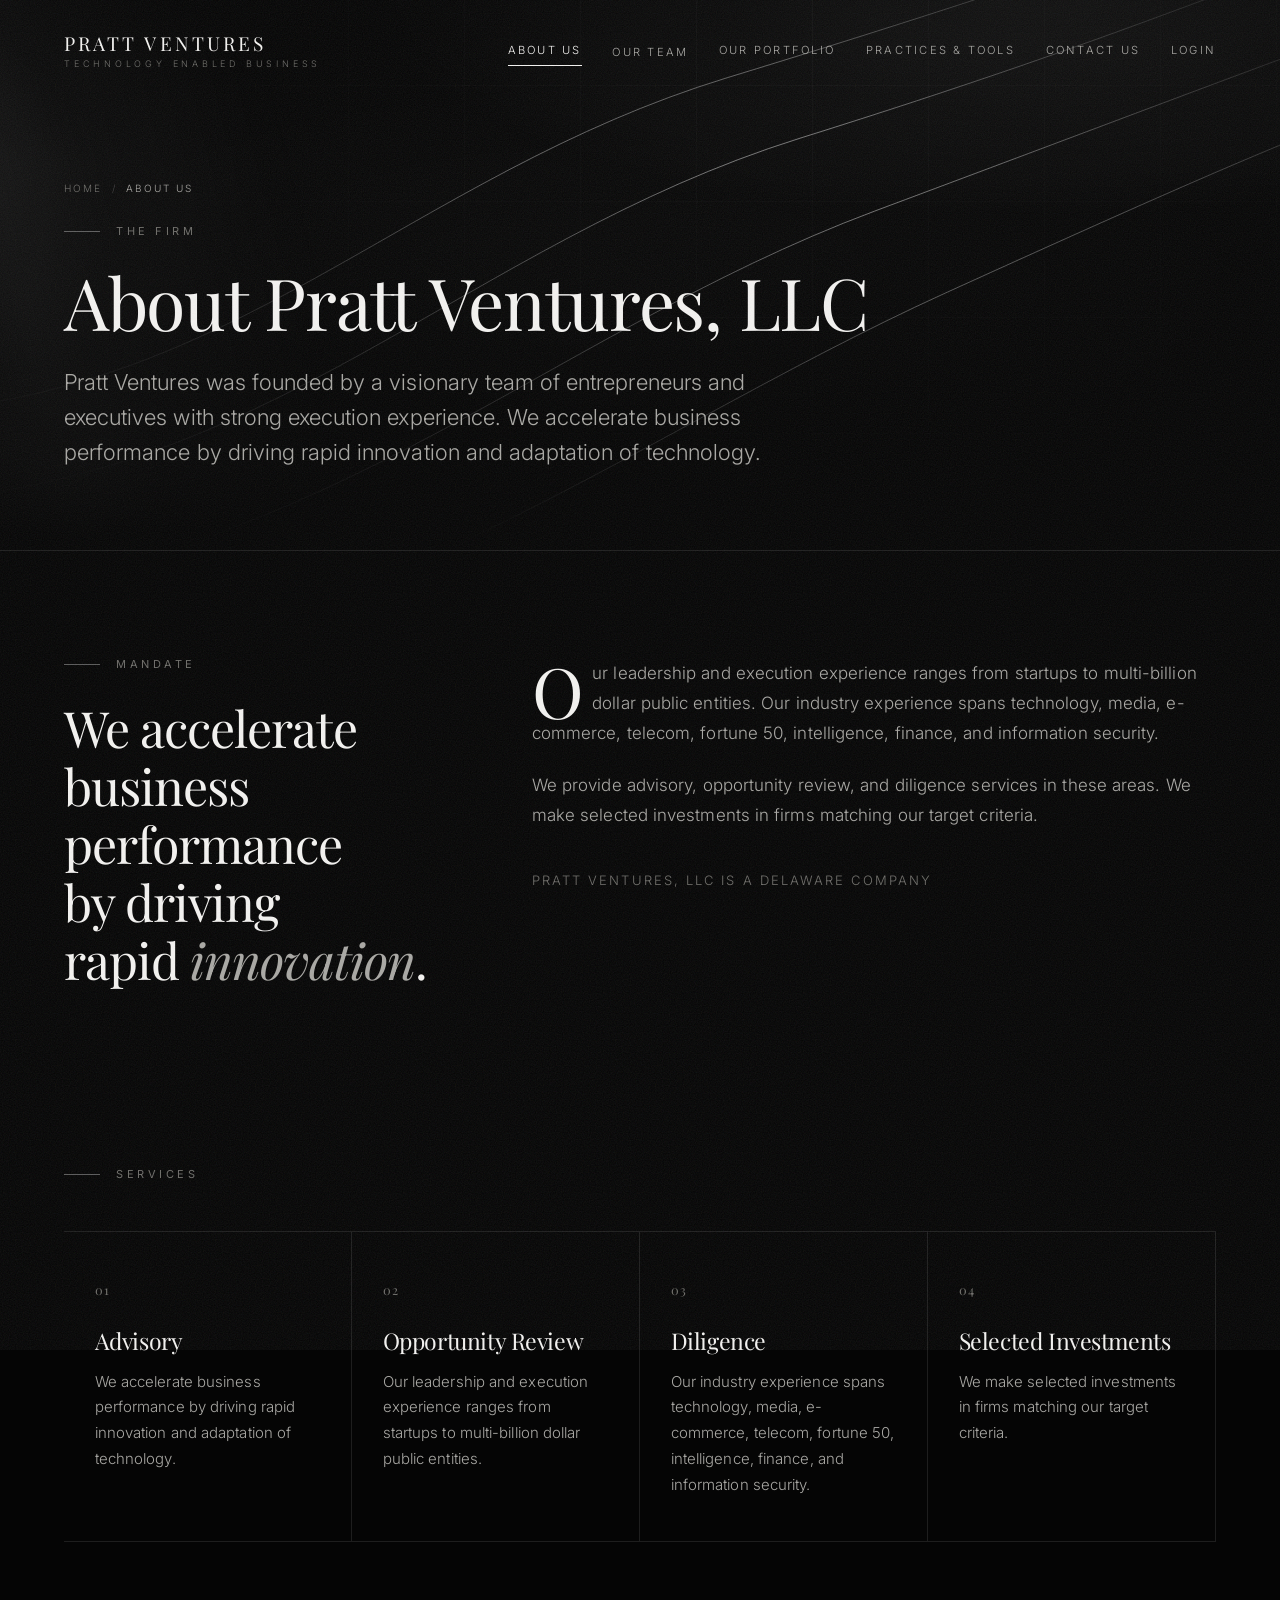
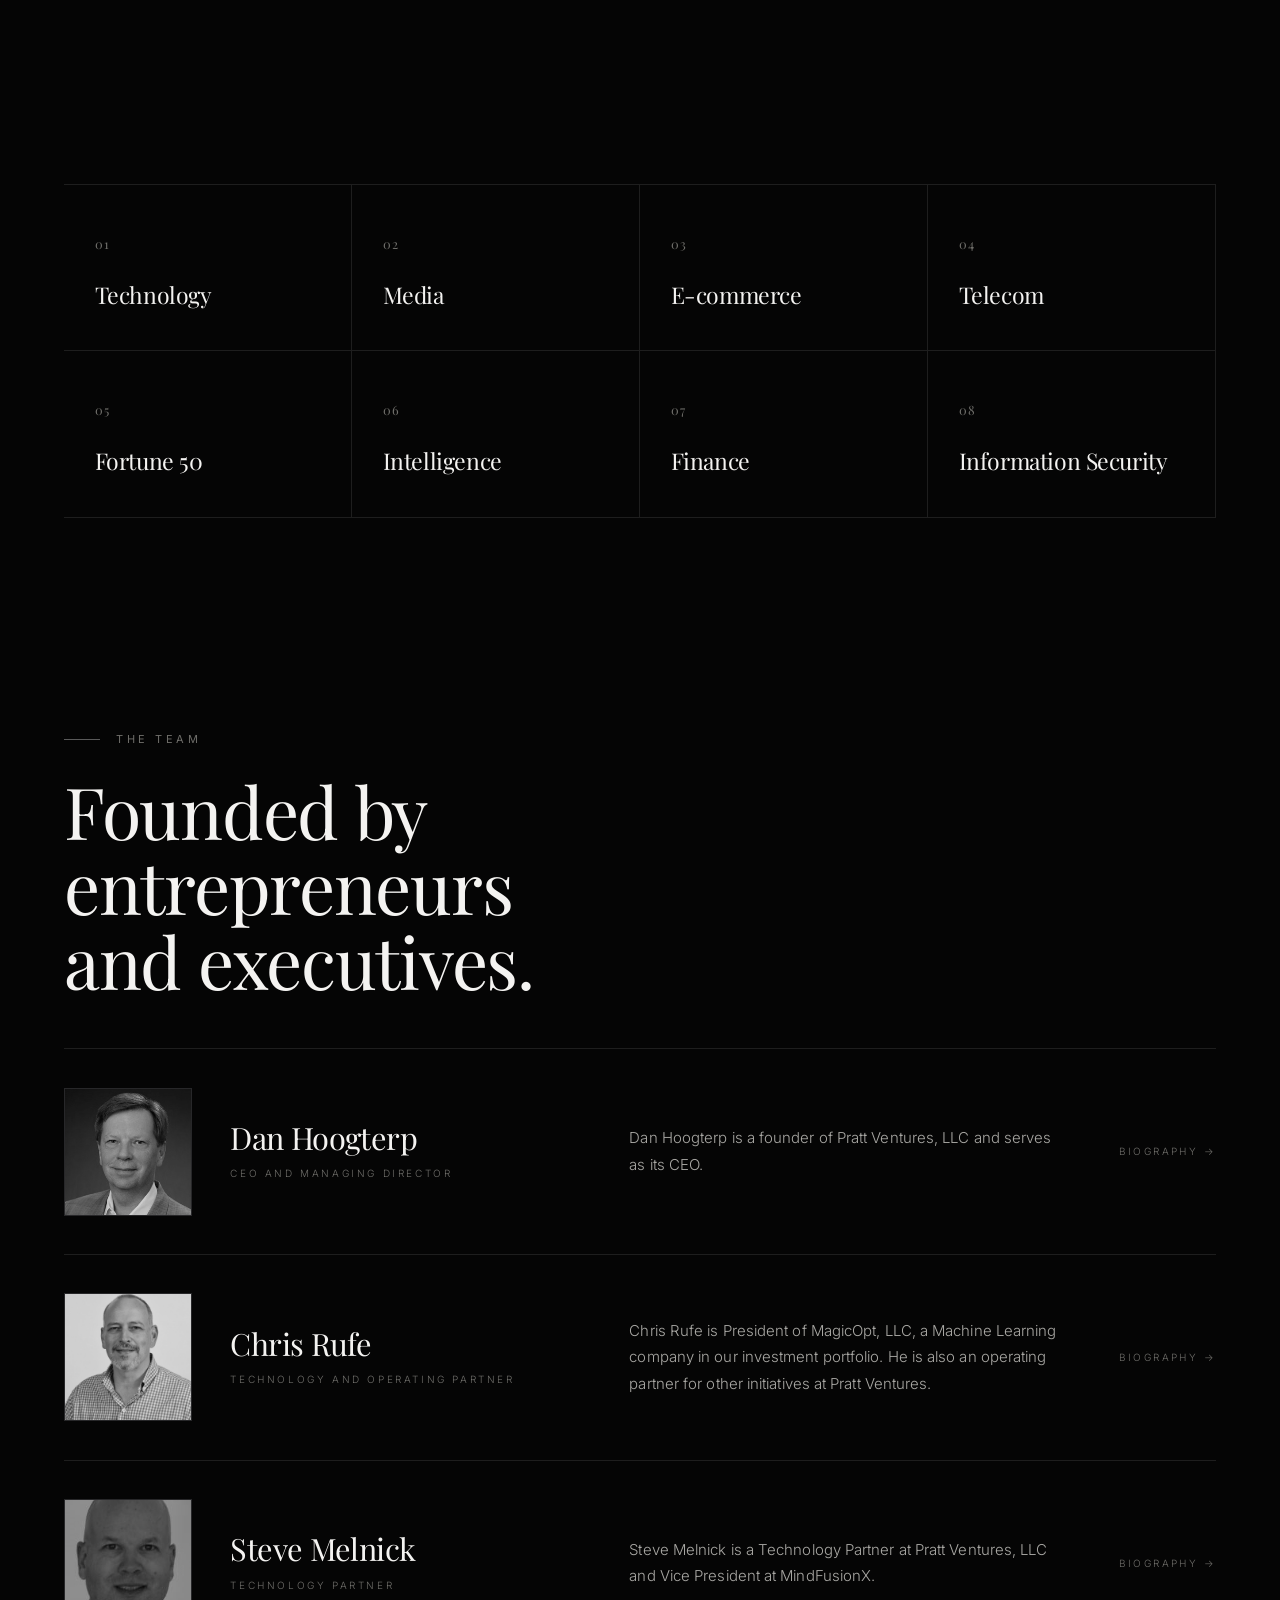
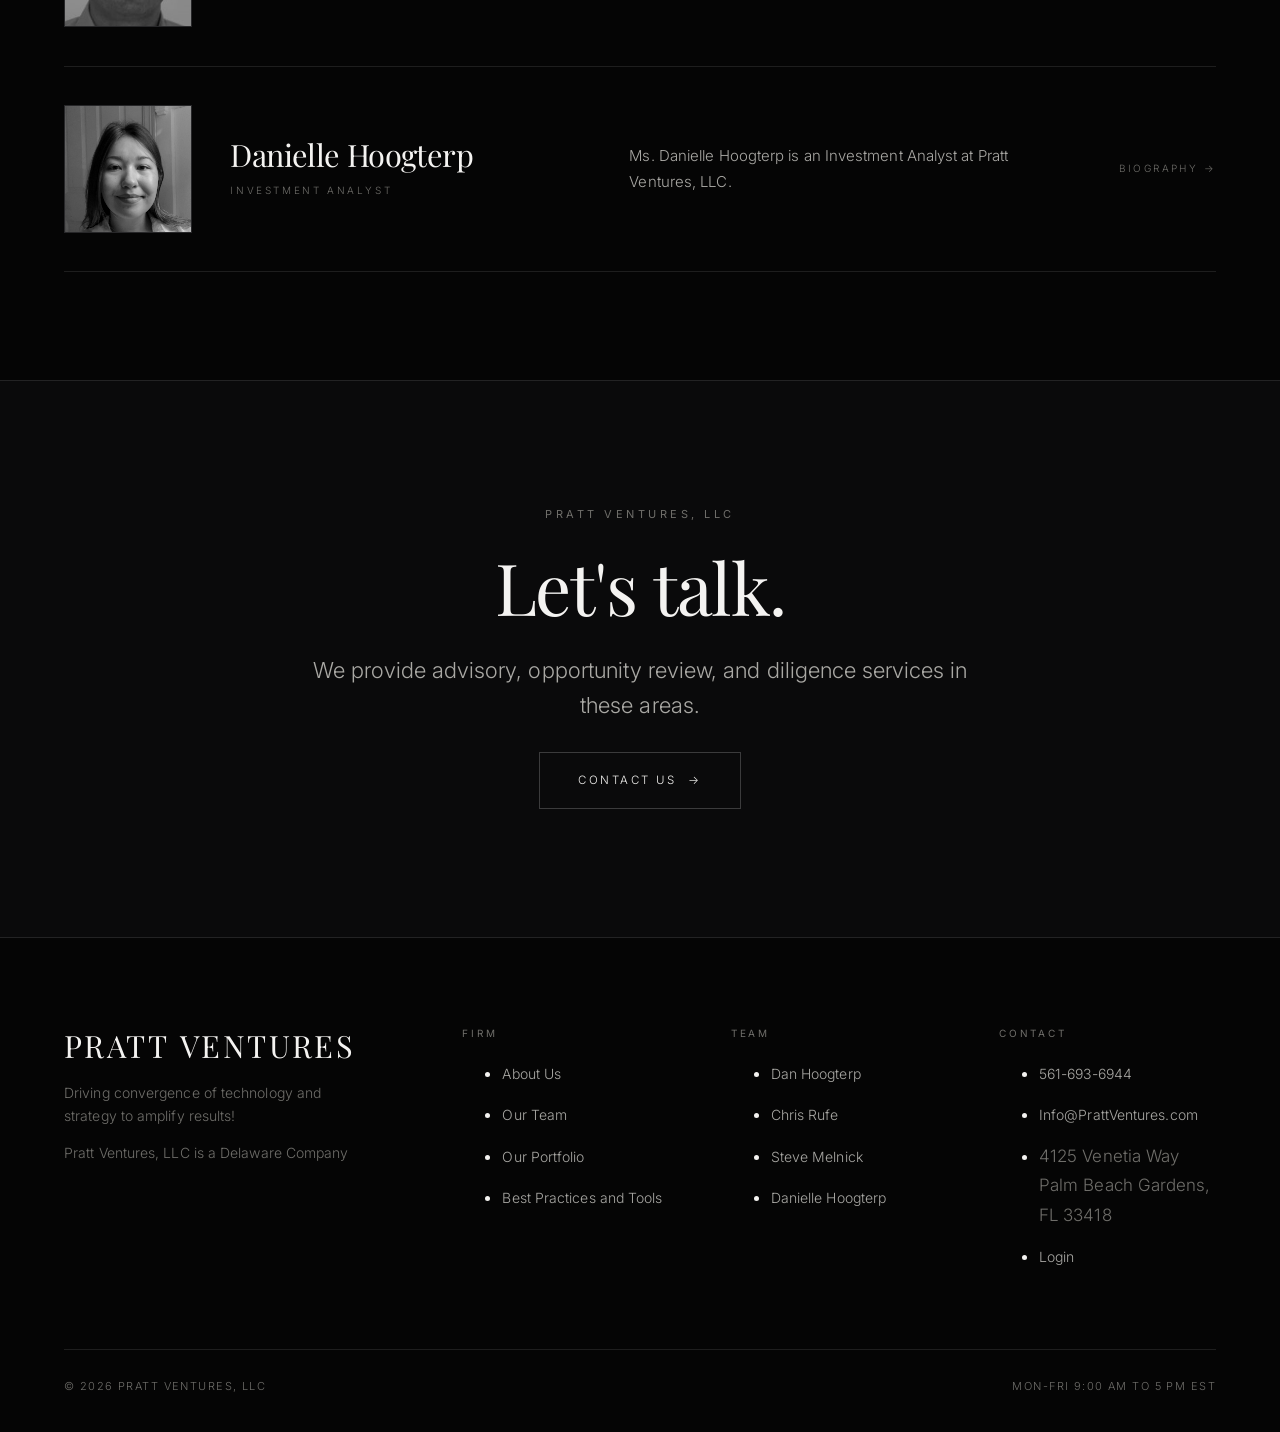
==== commit 8ddf2553: "dan feedback dan feedback" ====
--- a/about-us/index.html
+++ b/about-us/index.html
@@ -5,8 +5,8 @@
 <meta name="viewport" content="width=device-width, initial-scale=1">
 <title>About Pratt Ventures, LLC | Technology &amp; Investment Firm</title>
 <meta name="description" content="Founded by entrepreneurs and executives with strong execution experience, Pratt Ventures accelerates business performance through rapid technology innovation.">
-<link rel="canonical" href="https://prattventures.com/about-us/">
-<meta name="robots" content="index, follow, max-image-preview:large, max-snippet:-1, max-video-preview:-1">
+<link rel="canonical" href="https://pratt-ventures.github.io/pratt-ventures/about-us/">
+<meta name="robots" content="noindex, nofollow">
 <meta name="author" content="Pratt Ventures, LLC">
 <meta name="theme-color" content="#050505">
 <meta name="color-scheme" content="dark">
@@ -15,40 +15,40 @@
 <meta property="og:locale" content="en_US">
 <meta property="og:title" content="About Pratt Ventures, LLC | Technology &amp; Investment Firm">
 <meta property="og:description" content="Founded by entrepreneurs and executives with strong execution experience, Pratt Ventures accelerates business performance through rapid technology innovation.">
-<meta property="og:url" content="https://prattventures.com/about-us/">
-<meta property="og:image" content="https://prattventures.com/assets/img/og.png">
+<meta property="og:url" content="https://pratt-ventures.github.io/pratt-ventures/about-us/">
+<meta property="og:image" content="https://pratt-ventures.github.io/pratt-ventures/assets/img/og.png">
 <meta property="og:image:alt" content="Pratt Ventures, LLC">
 <meta name="twitter:card" content="summary_large_image">
 <meta name="twitter:title" content="About Pratt Ventures, LLC | Technology &amp; Investment Firm">
 <meta name="twitter:description" content="Founded by entrepreneurs and executives with strong execution experience, Pratt Ventures accelerates business performance through rapid technology innovation.">
-<meta name="twitter:image" content="https://prattventures.com/assets/img/og.png">
+<meta name="twitter:image" content="https://pratt-ventures.github.io/pratt-ventures/assets/img/og.png">
 <meta name="twitter:site" content="@dan_hoog">
-<link rel="icon" href="/assets/img/favicon.svg" type="image/svg+xml">
-<link rel="icon" href="/assets/img/apple-touch-icon.png" sizes="180x180">
-<link rel="apple-touch-icon" href="/assets/img/apple-touch-icon.png">
-<link rel="manifest" href="/site.webmanifest">
+<link rel="icon" href="../assets/img/favicon.svg" type="image/svg+xml">
+<link rel="icon" href="../assets/img/apple-touch-icon.png" sizes="180x180">
+<link rel="apple-touch-icon" href="../assets/img/apple-touch-icon.png">
+<link rel="manifest" href="../site.webmanifest">
 <link rel="preconnect" href="https://fonts.googleapis.com">
 <link rel="preconnect" href="https://fonts.gstatic.com" crossorigin>
 <link rel="preload" as="style" href="https://fonts.googleapis.com/css2?family=Inter:wght@200;300;400;500&family=Playfair+Display:ital,wght@0,400;0,500;1,400&display=swap">
 <link rel="stylesheet" href="https://fonts.googleapis.com/css2?family=Inter:wght@200;300;400;500&family=Playfair+Display:ital,wght@0,400;0,500;1,400&display=swap">
-<link rel="stylesheet" href="/assets/css/site.css">
-<link rel="sitemap" type="application/xml" href="/sitemap.xml">
-<script type="application/ld+json">{"@context":"https://schema.org","@graph":[{"@type":"FinancialService","@id":"https://prattventures.com/#organization","name":"Pratt Ventures, LLC","alternateName":"Pratt Ventures","url":"https://prattventures.com/","logo":{"@type":"ImageObject","url":"https://prattventures.com/assets/img/logo-512.png","width":512,"height":512},"image":"https://prattventures.com/assets/img/og.png","slogan":"Driving convergence of technology and strategy to amplify results!","description":"Pratt Ventures, LLC accelerates business performance by driving rapid innovation and adaptation of technology, providing advisory, opportunity review and diligence services alongside selected investments.","telephone":"+1-561-693-6944","email":"info@prattventures.com","foundingDate":"2016-01","address":{"@type":"PostalAddress","streetAddress":"4125 Venetia Way","addressLocality":"Palm Beach Gardens","addressRegion":"FL","postalCode":"33418","addressCountry":"US"},"areaServed":"US","openingHoursSpecification":[{"@type":"OpeningHoursSpecification","dayOfWeek":["Monday","Tuesday","Wednesday","Thursday","Friday"],"opens":"09:00","closes":"17:00"}],"knowsAbout":["Venture capital","Private equity","Commercial real estate","Artificial intelligence","SaaS","Machine learning","Technology diligence","Information security"]},{"@type":"WebSite","@id":"https://prattventures.com/#website","url":"https://prattventures.com/","name":"Pratt Ventures, LLC","publisher":{"@id":"https://prattventures.com/#organization"},"inLanguage":"en-US"},{"@type":"AboutPage","@id":"https://prattventures.com/about-us/#webpage","url":"https://prattventures.com/about-us/","name":"About Pratt Ventures, LLC | Technology & Investment Firm","description":"Founded by entrepreneurs and executives with strong execution experience, Pratt Ventures accelerates business performance through rapid technology innovation.","isPartOf":{"@id":"https://prattventures.com/#website"},"about":{"@id":"https://prattventures.com/#organization"},"inLanguage":"en-US","primaryImageOfPage":"https://prattventures.com/assets/img/og.png"},{"@type":"BreadcrumbList","itemListElement":[{"@type":"ListItem","position":1,"name":"Home","item":"https://prattventures.com/"},{"@type":"ListItem","position":2,"name":"About Us","item":"https://prattventures.com/about-us/"}]}]}</script>
+<link rel="stylesheet" href="../assets/css/site.css">
+<link rel="sitemap" type="application/xml" href="../sitemap.xml">
+<script type="application/ld+json">{"@context":"https://schema.org","@graph":[{"@type":"FinancialService","@id":"https://pratt-ventures.github.io/pratt-ventures/#organization","name":"Pratt Ventures, LLC","alternateName":"Pratt Ventures","url":"https://pratt-ventures.github.io/pratt-ventures/","logo":{"@type":"ImageObject","url":"https://pratt-ventures.github.io/pratt-ventures/assets/img/logo-512.png","width":512,"height":512},"image":"https://pratt-ventures.github.io/pratt-ventures/assets/img/og.png","slogan":"Driving convergence of technology and strategy to amplify results!","description":"Pratt Ventures, LLC accelerates business performance by driving rapid innovation and adaptation of technology, providing advisory, opportunity review and diligence services alongside selected investments.","telephone":"+1-561-693-6944","email":"info@prattventures.com","foundingDate":"2016-01","address":{"@type":"PostalAddress","streetAddress":"4125 Venetia Way","addressLocality":"Palm Beach Gardens","addressRegion":"FL","postalCode":"33418","addressCountry":"US"},"areaServed":"US","openingHoursSpecification":[{"@type":"OpeningHoursSpecification","dayOfWeek":["Monday","Tuesday","Wednesday","Thursday","Friday"],"opens":"09:00","closes":"17:00"}],"knowsAbout":["Venture capital","Private equity","Commercial real estate","Artificial intelligence","SaaS","Machine learning","Technology diligence","Information security"]},{"@type":"WebSite","@id":"https://pratt-ventures.github.io/pratt-ventures/#website","url":"https://pratt-ventures.github.io/pratt-ventures/","name":"Pratt Ventures, LLC","publisher":{"@id":"https://pratt-ventures.github.io/pratt-ventures/#organization"},"inLanguage":"en-US"},{"@type":"AboutPage","@id":"https://pratt-ventures.github.io/pratt-ventures/about-us/#webpage","url":"https://pratt-ventures.github.io/pratt-ventures/about-us/","name":"About Pratt Ventures, LLC | Technology & Investment Firm","description":"Founded by entrepreneurs and executives with strong execution experience, Pratt Ventures accelerates business performance through rapid technology innovation.","isPartOf":{"@id":"https://pratt-ventures.github.io/pratt-ventures/#website"},"about":{"@id":"https://pratt-ventures.github.io/pratt-ventures/#organization"},"inLanguage":"en-US","primaryImageOfPage":"https://pratt-ventures.github.io/pratt-ventures/assets/img/og.png"},{"@type":"BreadcrumbList","itemListElement":[{"@type":"ListItem","position":1,"name":"Home","item":"https://pratt-ventures.github.io/pratt-ventures/"},{"@type":"ListItem","position":2,"name":"About Us","item":"https://pratt-ventures.github.io/pratt-ventures/about-us/"}]}]}</script>
 </head>
 <body>
 <a class="skip" href="#main">Skip to content</a>
 <header class="hdr">
   <div class="hdr__in">
-    <a class="brand" href="/" aria-label="Pratt Ventures, LLC — home">
+    <a class="brand" href="../" aria-label="Pratt Ventures, LLC — home">
       <span class="brand__name">Pratt Ventures</span>
       <span class="brand__sub">Technology Enabled Business</span>
     </a>
-    <nav class="nav" aria-label="Primary"><a class="nav__l" href="/about-us/" aria-current="page">About Us</a><div class="nav__has"><a class="nav__l" href="/our-team/">Our Team</a><div class="nav__panel"><a href="/daniel-hoogterp/">Dan Hoogterp</a><a href="/operating-partner-chris-rufe/">Chris Rufe</a><a href="/technology-partner-stephen-melnick/">Steve Melnick</a><a href="/investment-analyst-danielle-hoogterp/">Danielle Hoogterp</a></div></div><a class="nav__l" href="/our-portfolio/">Our Portfolio</a><a class="nav__l" href="/we-recommend/">We Recommend</a><a class="nav__l" href="/contact-us/">Contact Us</a><a class="nav__l" href="/login/">Login</a></nav>
+    <nav class="nav" aria-label="Primary"><a class="nav__l" href="../about-us/" aria-current="page">About Us</a><div class="nav__has"><a class="nav__l" href="../our-team/">Our Team</a><div class="nav__panel"><a href="../daniel-hoogterp/">Dan Hoogterp</a><a href="../operating-partner-chris-rufe/">Chris Rufe</a><a href="../technology-partner-stephen-melnick/">Steve Melnick</a><a href="../investment-analyst-danielle-hoogterp/">Danielle Hoogterp</a></div></div><a class="nav__l" href="../our-portfolio/">Our Portfolio</a><a class="nav__l" href="../we-recommend/">Practices &amp; Tools</a><a class="nav__l" href="../contact-us/">Contact Us</a><a class="nav__l" href="../login/">Login</a></nav>
     <button class="burger" type="button" aria-expanded="false" aria-controls="drawer" aria-label="Open menu"><span></span></button>
   </div>
 </header>
 <div class="drawer" id="drawer" aria-hidden="true">
-  <nav aria-label="Mobile"><a href="/about-us/">About Us</a><a href="/our-team/">Our Team</a><a class="sub" href="/daniel-hoogterp/">Dan Hoogterp</a><a class="sub" href="/operating-partner-chris-rufe/">Chris Rufe</a><a class="sub" href="/technology-partner-stephen-melnick/">Steve Melnick</a><a class="sub" href="/investment-analyst-danielle-hoogterp/">Danielle Hoogterp</a><a href="/our-portfolio/">Our Portfolio</a><a href="/we-recommend/">We Recommend</a><a href="/contact-us/">Contact Us</a><a href="/login/">Login</a></nav>
+  <nav aria-label="Mobile"><a href="../about-us/">About Us</a><a href="../our-team/">Our Team</a><a class="sub" href="../daniel-hoogterp/">Dan Hoogterp</a><a class="sub" href="../operating-partner-chris-rufe/">Chris Rufe</a><a class="sub" href="../technology-partner-stephen-melnick/">Steve Melnick</a><a class="sub" href="../investment-analyst-danielle-hoogterp/">Danielle Hoogterp</a><a href="../our-portfolio/">Our Portfolio</a><a href="../we-recommend/">Practices &amp; Tools</a><a href="../contact-us/">Contact Us</a><a href="../login/">Login</a></nav>
 </div>
 <main id="main">
 <section class="phead">
@@ -71,7 +71,7 @@
     <div class="lume__fade"></div>
   </div>
   <div class="wrap phead__in">
-    <nav aria-label="Breadcrumb"><ol class="crumbs"><li><a href="/">Home</a></li><li><span aria-current="page">About Us</span></li></ol></nav>
+    <nav aria-label="Breadcrumb"><ol class="crumbs"><li><a href="../">Home</a></li><li><span aria-current="page">About Us</span></li></ol></nav>
     <p class="eyebrow mt-m">The Firm</p>
     <h1 class="d2 phead__ttl">About Pratt Ventures, LLC</h1>
     <p class="lede phead__lede">Pratt Ventures was founded by a visionary team of entrepreneurs and executives with strong execution experience. We accelerate business performance by driving rapid innovation and adaptation of technology.</p>
@@ -110,9 +110,9 @@
   <div class="wrap">
     <p class="eyebrow rv">The Team</p>
     <h2 class="d2 rv rv-d1 mt-m" style="max-width:18ch">Founded by entrepreneurs and executives.</h2>
-    <div class="mt-l"><div class="roster"><a class="roster__row rv rv-d0" href="/daniel-hoogterp/">
-      <span class="roster__fig">
-        <img src="/assets/img/dan-hoogterp.jpg" alt="Dan Hoogterp, CEO and Managing Director of Pratt Ventures, LLC" width="360" height="360" loading="lazy" decoding="async">
+    <div class="mt-l"><div class="roster"><a class="roster__row rv rv-d0" href="../daniel-hoogterp/">
+      <span class="roster__fig">
+        <img src="../assets/img/dan-hoogterp.jpg" alt="Dan Hoogterp, CEO and Managing Director of Pratt Ventures, LLC" width="360" height="360" loading="lazy" decoding="async">
       </span>
       <span class="roster__id">
         <span class="roster__name">Dan Hoogterp</span>
@@ -120,9 +120,9 @@
       </span>
       <span class="roster__note">Dan Hoogterp is a founder of Pratt Ventures, LLC and serves as its CEO.</span>
       <span class="roster__go">Biography <span class="arw" aria-hidden="true">&rarr;</span></span>
-    </a><a class="roster__row rv rv-d1" href="/operating-partner-chris-rufe/">
-      <span class="roster__fig">
-        <img src="/assets/img/chris-rufe.jpg" alt="Chris Rufe, Operating and Technology Partner at Pratt Ventures, LLC" width="360" height="360" loading="lazy" decoding="async">
+    </a><a class="roster__row rv rv-d1" href="../operating-partner-chris-rufe/">
+      <span class="roster__fig">
+        <img src="../assets/img/chris-rufe.jpg" alt="Chris Rufe, Operating and Technology Partner at Pratt Ventures, LLC" width="360" height="360" loading="lazy" decoding="async">
       </span>
       <span class="roster__id">
         <span class="roster__name">Chris Rufe</span>
@@ -130,9 +130,9 @@
       </span>
       <span class="roster__note">Chris Rufe is President of MagicOpt, LLC, a Machine Learning company in our investment portfolio. He is also an operating partner for other initiatives at Pratt Ventures.</span>
       <span class="roster__go">Biography <span class="arw" aria-hidden="true">&rarr;</span></span>
-    </a><a class="roster__row rv rv-d2" href="/technology-partner-stephen-melnick/">
-      <span class="roster__fig">
-        <img src="/assets/img/steve-melnick.png" alt="Steve Melnick, Technology Partner at Pratt Ventures, LLC" width="360" height="360" loading="lazy" decoding="async">
+    </a><a class="roster__row rv rv-d2" href="../technology-partner-stephen-melnick/">
+      <span class="roster__fig">
+        <img src="../assets/img/steve-melnick.png" alt="Steve Melnick, Technology Partner at Pratt Ventures, LLC" width="360" height="360" loading="lazy" decoding="async">
       </span>
       <span class="roster__id">
         <span class="roster__name">Steve Melnick</span>
@@ -140,9 +140,9 @@
       </span>
       <span class="roster__note">Steve Melnick is a Technology Partner at Pratt Ventures, LLC and Vice President at MindFusionX.</span>
       <span class="roster__go">Biography <span class="arw" aria-hidden="true">&rarr;</span></span>
-    </a><a class="roster__row rv rv-d3" href="/investment-analyst-danielle-hoogterp/">
-      <span class="roster__fig">
-        <img src="/assets/img/danielle-hoogterp.jpg" alt="Danielle Hoogterp, Investment Analyst at Pratt Ventures, LLC" width="360" height="360" loading="lazy" decoding="async">
+    </a><a class="roster__row rv rv-d3" href="../investment-analyst-danielle-hoogterp/">
+      <span class="roster__fig">
+        <img src="../assets/img/danielle-hoogterp.jpg" alt="Danielle Hoogterp, Investment Analyst at Pratt Ventures, LLC" width="360" height="360" loading="lazy" decoding="async">
       </span>
       <span class="roster__id">
         <span class="roster__name">Danielle Hoogterp</span>
@@ -159,7 +159,7 @@
     <p class="eyebrow eyebrow--plain rv">Pratt Ventures, LLC</p>
     <h2 class="d2 band__ttl rv rv-d1">Let's talk.</h2>
     <p class="lede rv rv-d2" style="max-width:52ch">We provide advisory, opportunity review, and diligence services in these areas.</p>
-    <p class="rv rv-d3"><a class="btn" href="/contact-us/">Contact us <span class="arw">&rarr;</span></a></p>
+    <p class="rv rv-d3"><a class="btn" href="../contact-us/">Contact us <span class="arw">&rarr;</span></a></p>
   </div>
 </section>
 </main><footer class="ftr">
@@ -173,15 +173,15 @@
       <div>
         <h2>Firm</h2>
         <ul>
-          <li><a href="/about-us/">About Us</a></li>
-          <li><a href="/our-team/">Our Team</a></li>
-          <li><a href="/our-portfolio/">Our Portfolio</a></li>
-          <li><a href="/we-recommend/">We Recommend</a></li>
+          <li><a href="../about-us/">About Us</a></li>
+          <li><a href="../our-team/">Our Team</a></li>
+          <li><a href="../our-portfolio/">Our Portfolio</a></li>
+          <li><a href="../we-recommend/">Best Practices and Tools</a></li>
         </ul>
       </div>
       <div>
         <h2>Team</h2>
-        <ul><li><a href="/daniel-hoogterp/">Dan Hoogterp</a></li><li><a href="/operating-partner-chris-rufe/">Chris Rufe</a></li><li><a href="/technology-partner-stephen-melnick/">Steve Melnick</a></li><li><a href="/investment-analyst-danielle-hoogterp/">Danielle Hoogterp</a></li></ul>
+        <ul><li><a href="../daniel-hoogterp/">Dan Hoogterp</a></li><li><a href="../operating-partner-chris-rufe/">Chris Rufe</a></li><li><a href="../technology-partner-stephen-melnick/">Steve Melnick</a></li><li><a href="../investment-analyst-danielle-hoogterp/">Danielle Hoogterp</a></li></ul>
       </div>
       <div>
         <h2>Contact</h2>
@@ -189,7 +189,7 @@
           <li><a href="tel:+1-561-693-6944">561-693-6944</a></li>
           <li><a href="mailto:info@prattventures.com">Info@PrattVentures.com</a></li>
           <li><span class="muted">4125 Venetia Way<br>Palm Beach Gardens, FL 33418</span></li>
-          <li><a href="/login/">Login</a></li>
+          <li><a href="../login/">Login</a></li>
         </ul>
       </div>
     </div>
@@ -199,6 +199,6 @@
     </div>
   </div>
 </footer>
-<script src="/assets/js/site.js" defer></script>
+<script src="../assets/js/site.js" defer></script>
 </body>
 </html>
